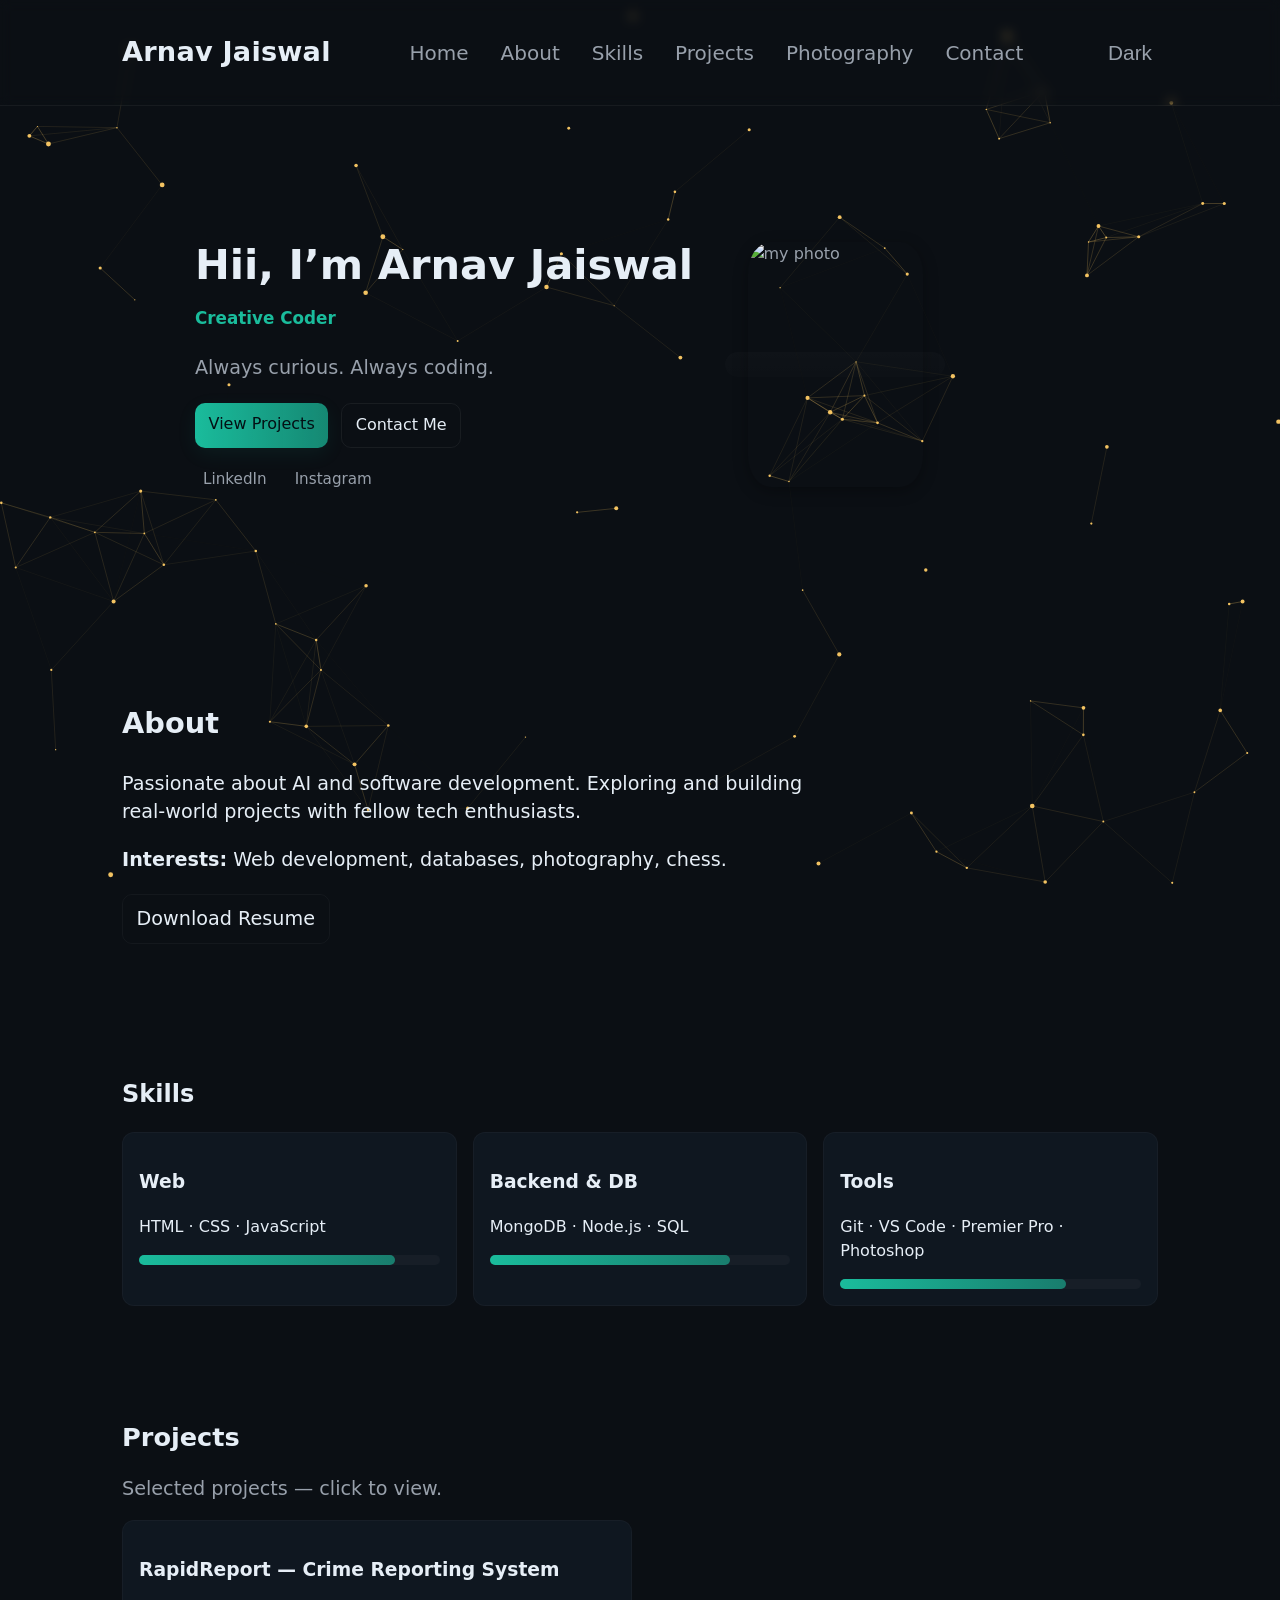
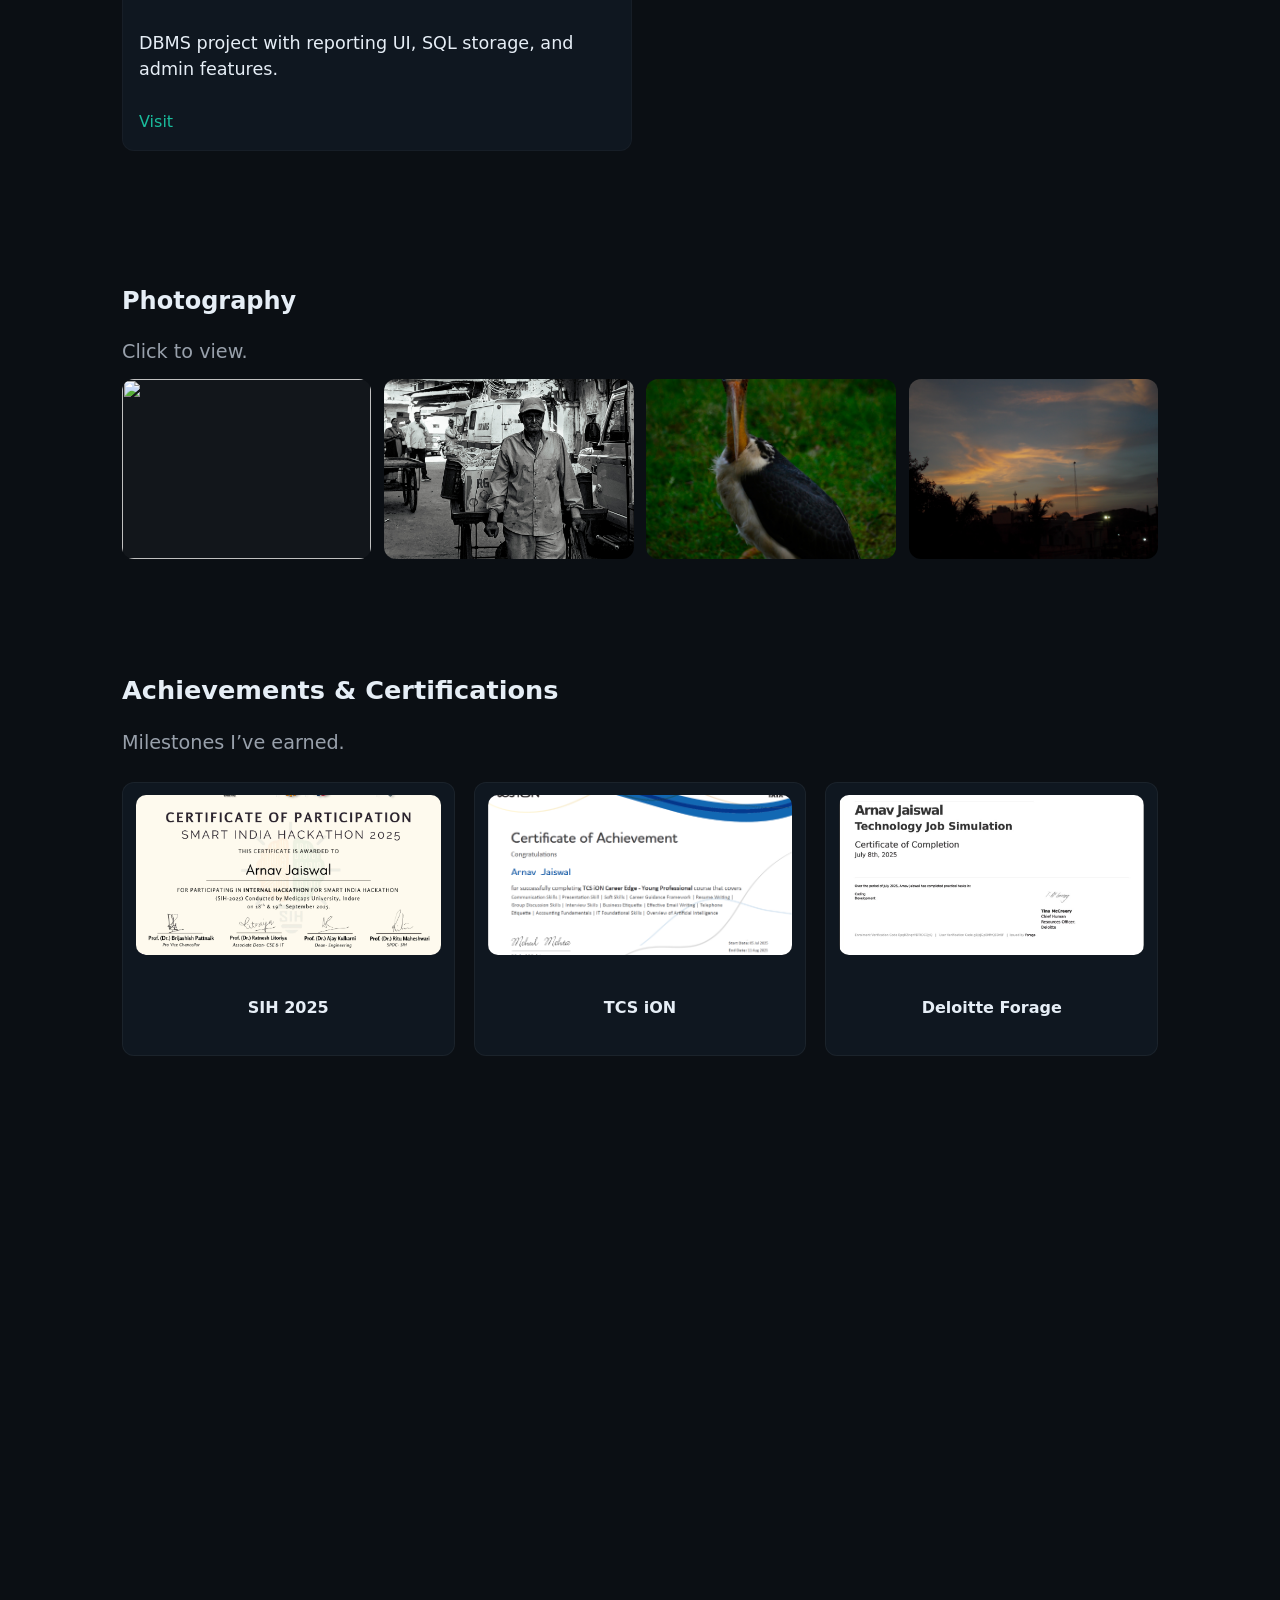
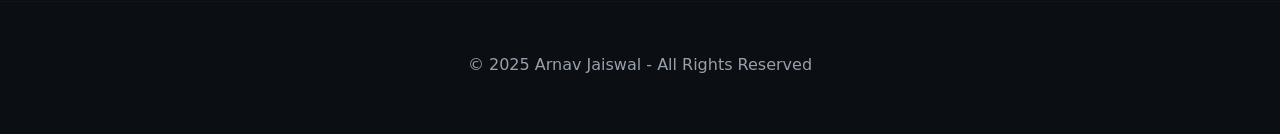
==== Portfolio/index.html @ d2ead381 "Add files via upload" ====
<!DOCTYPE html>
<html lang="en">
<head>
  <meta charset="utf-8" />
  <meta name="viewport" content="width=device-width,initial-scale=1" />
  <title>Arnav Jaiswal — Creative Coder | Photographer | Explorer</title>
  <meta name="description" content="Arnav Jaiswal - Creative coder, photographer, explorer. Passionate about AI and software development." />
  <link rel="stylesheet" href="style/style.css" />
  <link rel="icon" href="assets/favicon_32x32.jpg" />
</head>
<body>
  <header class="site-header">
    <div class="container header-inner">
      <a class="brand" href="#hero">Arnav Jaiswal</a>

      <nav class="nav">
        <button class="nav-toggle" id="navToggle" aria-label="Toggle navigation">☰</button>
        <ul class="nav-list" id="navList">
          <li><a href="#hero">Home</a></li>
          <li><a href="#about">About</a></li>
          <li><a href="#skills">Skills</a></li>
          <li><a href="#projects">Projects</a></li>
          <li><a href="#photo">Photography</a></li>
          <li><a href="#contact">Contact</a></li>
        </ul>
      </nav>

      <div class="header-actions">
        <button id="themeToggle" class="btn-icon" aria-label="Toggle theme">
          <span class="name" style="font-size:1.3rem;">Theme</span>
        </button>
      </div>
    </div>
  </header>

  <div>
    <button id="scrollTopBtn" class="scroll-top-btn" aria-label="Scroll to top">↑</button>
  </div>

  <canvas id="particles"></canvas>

  <main>
    <!-- HERO -->
    <section id="hero" class="hero">
      <div class="container hero-grid">
        <div class="hero-content">
          <h1>Hii, I’m <span class="name">Arnav Jaiswal</span></h1>
          <p class="subtitle">
            <span class="typed-wrapper">
              <span id="typed-line"></span>
            </span>
          </p>

          <p class="lead" style="font-size: 1.2rem">Always curious. Always coding.</p>

          <div class="hero-ctas">
            <a class="btn primary" href="#projects">View Projects</a>
            <a class="btn ghost" href="#contact">Contact Me</a>
          </div>

          <div class="social-row">
            <a class="social" href="https://www.linkedin.com/in/arnav-jaiswal-b12460363" target="_blank">LinkedIn</a>
            <a class="social" href="https://www.instagram.com/jaiswal.ar9av/" target="_blank">Instagram</a>
          </div>
        </div>

        <div class="hero-media">
          <div class="portrait-placeholder">
            <img src="assets/portrait.jpg" alt="my photo">
          </div>
        </div>
      </div>
    </section>

    <!-- ABOUT -->
    <section id="about" class="section about">
      <div class="container reveal">
        <div class="about-grid">
          <div class="about-text">
            <h1>About</h1>
            <p>
              Passionate about AI and software development. Exploring and building real-world projects with fellow tech enthusiasts.
            </p>
            <p class="small">
              <strong>Interests:</strong> Web development, databases, photography, chess.
            </p>

            <a href="assets/Arnav Jaiswal Resume.pdf" class="btn resume-btn" download>Download Resume</a>
          </div>

          <div class="about-photo"></div>
        </div>
      </div>
    </section>

    <!-- SKILLS -->
    <section id="skills" class="section skills">
      <div class="container reveal">
        <h1>Skills</h1>
        <div class="skills-grid">
          <div class="skill-card">
            <h3>Web</h3>
            <p>HTML · CSS · JavaScript </p>
            <div class="skill-bar"><span style="width:85%"></span></div>
          </div>

          <div class="skill-card">
            <h3>Backend & DB</h3>
            <p>MongoDB · Node.js · SQL</p>
            <div class="skill-bar"><span style="width:80%"></span></div>
          </div>

          <div class="skill-card">
            <h3>Tools</h3>
            <p>Git · VS Code · Premier Pro · Photoshop</p>
            <div class="skill-bar"><span style="width:75%"></span></div>
          </div>
        </div>
      </div>
    </section>

    <!-- PROJECTS -->
    <section id="projects" class="section projects">
      <div class="container reveal">
        <h2>Projects</h2>
        <p class="muted">Selected projects — click to view.</p>

        <div class="projects-grid">
          
          <article class="project-card">
            <div class="project-body">
              <h3>RapidReport — Crime Reporting System</h3>
              <p style="font-size: 1.1rem;">DBMS project with reporting UI, SQL storage, and admin features.</p>
              <div class="project-links">
                <a href="https://dev-rapidreport.pantheonsite.io/" target="_blank">Visit</a>
              </div>
            </div>
          </article>

        </div>
      </div>
    </section>

    <!-- PHOTOGRAPHY -->
    <section id="photo" class="section photography">
      <div class="container reveal">
        <h1>Photography</h1>
        <p class="muted">Click to view.</p>

        <div class="photo-grid">
          <div class="photo-item"><img src="assets/PSX_20251028_153600.jpg" alt=""></div>
          <div class="photo-item"><img src="assets/20251012_085610.jpg" alt=""></div>
          <div class="photo-item"><img src="assets/_DSC0031_251016_204016.jpg" alt=""></div>
          <div class="photo-item"><img src="assets/DSCN1354.JPG" alt=""></div>

          <div id="lightbox" class="lightbox">
            <span class="lightbox-close">&times;</span>
            <img id="lightbox-img" src="" alt="">
          </div>
        </div>
      </div>
    </section>

    <!-- ACHIEVEMENTS -->
    <section id="achievements" class="section reveal">
      <div class="container">
        <h2>Achievements & Certifications</h2>
        <p class="muted">Milestones I’ve earned.</p>

        <div class="achievements-grid">
          <div class="achievement-card"><img src="assets/SIH.jpg"><h4>SIH 2025</h4></div>
          <div class="achievement-card"><img src="assets/TCS.png"><h4>TCS iON</h4></div>
          <div class="achievement-card"><img src="assets/Deloitte.jpg"><h4>Deloitte Forage</h4></div>
        </div>
      </div>
    </section>

    <!-- CONTACT -->
    <section id="contact" class="section contact">
      <div class="container reveal">
        <h1>Contact</h1>
        <p class="muted">Want to collaborate? Send a message.</p>

        <div class="contact-grid">
          
          <!-- FIXED CONTACT FORM (NO CORS) -->
          <form id="contactForm"
                class="contact-form"
                method="POST"
                action="https://script.google.com/macros/s/AKfycbwwoTk-aqQd_pucIKlcDN5ijDSN1_g9syhZPBmUMk_klLyD3o0wmgWnXbJsjDDDq2rORg/exec"
                novalidate>

            <div class="form-row">
              <input type="text" id="name" name="name" placeholder="Name" required />
              <input type="email" id="email" name="email" placeholder="Email" required />
            </div>

            <textarea id="message" name="message" rows="6" placeholder="Message" required></textarea>

            <div class="form-actions">
              <button type="submit" class="btn primary">Send Message</button>
              <p id="formMsg" class="form-msg"></p>
            </div>
          </form>

          <aside class="contact-info">
            <div class="card">
              <h3>Connect</h3>
              <p>LinkedIn: <a href="https://www.linkedin.com/in/arnav-jaiswal-b12460363" target="_blank">arnav-jaiswal</a></p>
              <p>Instagram: <a href="https://www.instagram.com/jaiswal.ar9av/" target="_blank">@instagram</a></p>
              <p class="muted">Email: <a href="mailto:arnavjaiswal.aj@gmail.com">arnavjaiswal.aj@gmail.com</a></p>
            </div>
          </aside>
        </div>
      </div>
    </section>
  </main>

  <div id="certModal" class="cert-modal">
    <span class="cert-close">&times;</span>
    <img id="certModalImg" src="" alt="">
  </div>

  <footer class="site-footer">
    <div class="container">
      <p>© 2025 Arnav Jaiswal - All Rights Reserved</p>
    </div>
  </footer>

  <script src="js/script.js"></script>
</body>
</html>
---- Portfolio/style/style.css ----
:root{
  --bg:#0b0f14;
  --panel:#0f1720;
  --muted:#98a0ab;
  --text:#e6eef6;
  --accent:#1abc9c;
  --glass: rgba(255,255,255,0.03);
  --radius:12px;
  --gap:1.25rem;
  --container:1100px;
}

/* Light theme variables (swapped) */
:root.light {
  --bg:#f6f8fa;
  --panel:#ffffff;
  --muted:#6b7280;
  --text:#0b1220;
  --accent:#0ea5a4;
  --glass: rgba(0,0,0,0.03);
}

*{box-sizing:border-box}
html,body{margin:0;padding:0;height:100%}
body{
  background:var(--bg);
  color:var(--text);
  font-family:Inter, system-ui, Arial, sans-serif;
  -webkit-font-smoothing:antialiased;
  -moz-osx-font-smoothing:grayscale;
  line-height:1.5;
  transition:background 0.35s, color 0.35s;
}

/* container */
.container{
  max-width:var(--container);
  margin:0 auto;
  padding:1rem 2rem;
}

/* header */
.site-header {
  position: sticky;
  top:0;
  z-index: 9999;
  padding: 1rem 2rem;
  background: transparent;
  backdrop-filter: blur(6px);
  border-bottom: 1px solid rgba(255, 255, 255, 0.05);
}
.site-header.scrolled {
  box-shadow: 0 4px 12px rgba(0,0,0,0.25);
}


.header-inner{
  display:flex;
  align-items:center;
  justify-content:space-between;
}
.brand{
  font-weight:700;
  letter-spacing:0.2px;
  text-decoration:none;
  color:var(--text);
  font-size:1.7rem;
}
.nav{font-size: 1.25rem;}
.nav{display:flex;align-items:center;gap:1 rem}
.nav-list{display:flex;gap:1rem;list-style:none;margin:0;padding:0}
.nav-list a{color:var(--muted);text-decoration:none;padding:0.35rem 0.5rem;border-radius:8px;transition:all .18s}
.nav-list a:hover{color:var(--accent);background:var(--glass)}
.nav-toggle{display:none;background:none;border:none;color:var(--text);font-size: 2 rem;cursor:pointer}

/* hero */
.portrait-placeholder img {
  width: 175px;
  height: 245px;
  object-fit:contain ;
  border-radius: 13%;
  border: 5px solid var(--accent-color);
  box-shadow: 0 4px 15px rgba(0, 0, 0, 0.3);
}
.hero{
  padding:7rem 0;
  min-height:50vh;
  display:flex;
  align-items:center;
}
.hero-grid{
  display:grid;
  grid-template-columns:1fr 360px;
  gap:2rem;
  align-items:center;
}
.hero-content h1{
  margin:0;
  font-size:2.6rem;
}
.hero-content .subtitle{font-weight:600;color:var(--accent);margin-top:.6rem;font-size:1.05rem}
.hero-content .lead{color:var(--muted);margin-top:.6rem}
.hero-ctas{margin-top:1.25rem;display:flex;gap:.8rem}
.btn{
  display:inline-block;padding:.6rem .85rem;border-radius:10px;text-decoration:none;border:1px solid rgba(255,255,255,0.04);
  background:transparent;color:var(--text);cursor:pointer;
}
.btn.primary{background:linear-gradient(90deg,var(--accent),color-mix(in srgb,var(--accent) 70%, transparent));box-shadow:0 6px 20px rgba(26,188,156,0.08);border:none;color:#041014;font-size:2rem,}
.btn.ghost{border:1px solid rgba(255,255,255,0.06)}
.btn-icon{background:transparent;border:none;color:var(--muted);font-size:1.5rem;cursor:pointer}

/* social row */
.social-row{margin-top:1rem;display:flex;gap:.75rem}
.social{color:var(--muted);text-decoration:none;font-size:.95rem;padding:.25rem .5rem;border-radius:8px}
.social:hover{color:var(--accent)}

/* portrait placeholder */
.portrait-placeholder{
  background:linear-gradient(180deg, rgba(255,255,255,0.02), rgba(255,255,255,0.01));
  border-radius:16px;height:25px;width:220px;display:flex;align-items:center;justify-content:center;color:var(--muted);border:1 px solid rgba(255,255,255,0.03)
}

/* sections */
.section{padding:2.5rem 0}
.section h2{margin:0 0 1rem 0;font-size:1.6rem}
.muted{color:var(--muted);margin-bottom:.75rem;font-size: 1.2rem;}

/* about grid */
.about-grid{display:grid;grid-template-columns:1fr 320px;gap:1.25rem;align-items:center;font-size: 1.2rem;}
.about-photo img{width:100%;border-radius:12px;border:1px solid rgba(255,255,255,0.03)}

/* skills */
.skills-grid{display:grid;grid-template-columns:repeat(3,1fr);gap:1rem}
.skill-card{background:var(--panel);padding:1rem;border-radius:12px;border:1px solid rgba(255,255,255,0.03)}
.skill-bar{background:rgba(255,255,255,0.03);height:10px;border-radius:999px;margin-top:.6rem}
.skill-bar span{display:block;height:100%;background:linear-gradient(90deg,var(--accent), color-mix(in srgb,var(--accent) 60%, #0000));border-radius:999px}

/* projects */
.projects-grid{display:grid;grid-template-columns:repeat(2,1fr);gap:1rem;margin-top:1rem}
.project-card{display:flex;background:var(--panel);border-radius:12px;overflow:hidden;border:1px solid rgba(255,255,255,0.03)}
.project-thumb{width:240px;background:rgba(255,255,255,0.02);display:flex;align-items:center;justify-content:center}
.project-body{padding:1rem;display:flex;flex-direction:column;gap:.6rem}
.project-links a{color:var(--accent);text-decoration:none;margin-right:.6rem}

/* photography grid */
.photo-grid {
  display: grid;
  grid-template-columns: repeat(4, 1fr);
  gap: 0.8rem;
}

.photo-item {
  width: 100%;
  height: 180px;
  border-radius: 12px;
  overflow: hidden;
  position: relative;
  background: rgba(255,255,255,0.03); /* subtle bg so fade looks good */
  transition: background 0.35s ease;
  cursor: pointer;
}

/* IMAGE STYLE */
.photo-item img {
  width: 100%;
  height: 100%;
  object-fit: cover;
  transition: 
    transform 0.45s ease,
    filter 0.45s ease;
}
.photo-grid .photo-item:nth-child(3) {
  object-position: 2rem center;   /* adjust value as you like */
}

/* 3D Lift-Up Hover */
.photo-item:hover {
  background: rgba(0,0,0,0.2); /* background fade */
  transform: translateY(-8px) scale(1.03);
  box-shadow:
    0 12px 25px rgba(0,0,0,0.4),
    0 0 10px rgba(255,204,102,0.25); /* GOLD tint glow */
  transition: all 0.4s ease;
}

/* Image Enhancement on Hover */
.photo-item:hover img {
  transform: scale(1.15);  /* zoom more */
  /* filter: brightness(1.2) contrast(1.15) saturate(1.1); */
}
/* ---------------- LIGHTBOX VIEWER ---------------- */

.lightbox {
  position: fixed;
  top: 0;
  left: 0;
  width: 100%;
  height: 100%;
  background: rgba(0,0,0,0.85);
  backdrop-filter: blur(6px);
  display: flex;
  align-items: center;
  justify-content: center;
  opacity: 0;
  visibility: hidden;
  transition: 0.3s ease;
  z-index: 9999;
}

.lightbox.show {
  opacity: 1;
  visibility: visible;
}

.lightbox img {
  max-width: 90%;
  max-height: 85%;
  border-radius: 10px;
  box-shadow: 0 0 25px rgba(0,0,0,0.5);
  animation: zoomIn 0.35s ease;
}

/* click × close */
.lightbox-close {
  position: absolute;
  top: 22px;
  right: 32px;
  font-size: 42px;
  color: white;
  cursor: pointer;
  user-select: none;
  transition: 0.3s;
}

.lightbox-close:hover {
  transform: scale(1.2);
  color: #ffcc66;
}

/* Zoom animation */
@keyframes zoomIn {
  from {
    transform: scale(0.7);
    opacity: 0;
  }
  to {
    transform: scale(1);
    opacity: 1;
  }
}




/* contact */
.contact-grid{display:grid;grid-template-columns:1fr 320px;gap:1rem;font-size:1.1rem}
.contact-form input, .contact-form textarea{font-size: 1.2rem;width:100%;padding:.8rem;border-radius:8px;border:1px solid rgba(255,255,255,0.04);background:transparent;color:var(--text)}
.form-row{display:flex;gap:.6rem}
.form-actions{display:flex;align-items:center;gap:.8rem;margin-top:.6rem;font-size: 1.2rem;}
.form-msg{color:var(--muted);font-size:.95rem}

/* footer */
.site-footer{padding:1.2rem 0;border-top:1px solid rgba(255,255,255,0.03);text-align:center;color:var(--muted)}

/* reveal animation helper */
.reveal{opacity:0;transform:translateY(12px);transition:opacity .6s ease,transform .6s ease}
.reveal.visible{opacity:1;transform:none}

/* responsive */
@media (max-width:1000px){
  .hero-grid{grid-template-columns:1fr}
  .about-grid{grid-template-columns:1fr}
  .projects-grid{grid-template-columns:1fr}
  .skills-grid{grid-template-columns:1fr}
  .photo-grid{grid-template-columns:repeat(2,1fr)}
}
@media (max-width:720px){
  .nav-list{display:none;position:absolute;right:1rem;top:64px;background:var(--panel);padding:1rem;border-radius:10px;border:1px solid rgba(255,255,255,0.03)}
  .nav-toggle{display:block}
  .portrait-placeholder{height:220px}
  .photo-grid{grid-template-columns:repeat(1,1fr)}
}

/* Scroll to Top Button */
.scroll-top-btn {
  position: fixed !important;
  bottom: 25px;
  right: 25px;
  width: 55px;
  height: 55px;
  border-radius: 50%;
  background: #1abc9c;
  color: white;
  font-size: 1.6rem;
  border: none;
  cursor: pointer;

  display: flex;
  align-items: center;
  justify-content: center;

  box-shadow: 0 0 15px rgba(255,0,0,0.7), 0 0 30px rgba(255,0,0,0.5);
  transition: opacity 0.3s ease, transform 0.3s ease;

  opacity: 0;
  visibility: hidden;
  z-index: 9999;
}

/* visible when scrolling */
.scroll-top-btn.show {
  opacity: 1;
  visibility: visible;
}

/* Hover: slight lift + glow increase */
.scroll-top-btn:hover {
  transform: translateY(-8px);
  box-shadow: 0 0 20px rgba(255,0,0,1), 0 0 45px rgba(255,0,0,0.8);
}

/* 🚀 Rocket launch animation */
.scroll-top-btn.launch {
  animation: rocketLaunch 0.9s cubic-bezier(0.1, 0.7, 0.3, 1.1) forwards;
}

/* Keyframes for rocket movement */
@keyframes rocketLaunch {
  0% {
    opacity: 1;
    transform: translateY(0) scale(1);
    box-shadow: 0 0 20px rgba(255,0,0,1), 0 0 45px rgba(255,0,0,0.7);
  }

  40% {
    transform: translateY(-120px) scale(1.05);
  }

  70% {
    transform: translateY(-260px) scale(0.95);
    opacity: 0.8;
  }

  100% {
    transform: translateY(-450px) scale(0.5);
    opacity: 0;
  }
}
.typed-wrapper {
  display: inline-block;
  height: 24px;       
  line-height: 24px;
  overflow: hidden;
  white-space: nowrap;
}

/* background */
#particles {
  position: fixed;
  top: 0;
  left: 0;
  width: 100%;
  height: 100%;
  z-index: -2;
  pointer-events: none;
}



/* ---------- Ripple + Glow + Spark styles for .resume-btn ---------- */

.resume-btn {
  position: relative;
  overflow: visible; /* allow sparks outside */
  z-index: 1;
  -webkit-tap-highlight-color: transparent;
  will-change: transform;
}

/* existing glow-burst pseudo (keeps previous behavior) */
.resume-btn::after {
  content: "";
  position: absolute;
  top: 50%;
  left: 50%;
  width: 10px;
  height: 10px;
  background: radial-gradient(circle, rgba(255,204,102,0.9) 0%, rgba(255,204,102,0) 70%);
  transform: translate(-50%, -50%) scale(0);
  opacity: 0;
  border-radius: 50%;
  pointer-events: none;
}

/* Ripple pseudo (under the button) */
.resume-btn::before {
  content: "";
  position: absolute;
  top: 50%;
  left: 50%;
  width: 20px;
  height: 20px;
  border-radius: 50%;
  transform: translate(-50%, -50%) scale(0);
  background: rgba(255,204,102,0.14);
  opacity: 0;
  pointer-events: none;
  box-shadow: 0 0 30px rgba(255,204,102,0.12);
}

/* classes toggled by JS */
.resume-btn.clicked::after {
  animation: glowBurst 0.6s ease-out forwards;
}

/* ripple animation */
.resume-btn.ripple::before {
  animation: rippleGrow 0.55s cubic-bezier(.2,.9,.2,1) forwards;
}

/* small press animation to give feedback */
.resume-btn.press {
  animation: pressAnim 280ms cubic-bezier(.2,.9,.2,1);
}

/* spark element styles */
.resume-btn .spark {
  position: absolute;
  left: 50%;
  top: 50%;
  width: 8px;
  height: 8px;
  border-radius: 50%;
  background: linear-gradient(120deg, #fff7e6 0%, #ffcc66 50%, #ffb84d 100%);
  pointer-events: none;
  transform: translate(-50%, -50%) translate(0,0) scale(1);
  opacity: 1;
  filter: blur(0.6px);
  will-change: transform, opacity;
  z-index: 0;
  animation: sparkAnim 700ms cubic-bezier(.2,.9,.2,1) forwards;
}

/* keyframes */
@keyframes glowBurst {
  0% {
    opacity: 0.95;
    transform: translate(-50%, -50%) scale(0);
  }
  60% {
    opacity: 0.6;
    transform: translate(-50%, -50%) scale(10);
  }
  100% {
    opacity: 0;
    transform: translate(-50%, -50%) scale(14);
  }
}

@keyframes rippleGrow {
  0% {
    opacity: 0.6;
    transform: translate(-50%, -50%) scale(0.3);
  }
  50% {
    opacity: 0.35;
    transform: translate(-50%, -50%) scale(1.8);
  }
  100% {
    opacity: 0;
    transform: translate(-50%, -50%) scale(2.8);
  }
}

@keyframes pressAnim {
  0% { transform: scale(1); }
  40% { transform: scale(0.94); }
  100% { transform: scale(1); }
}

/* spark flight - the transform uses CSS variables set inline by JS */
@keyframes sparkAnim {
  0% {
    transform: translate(-50%, -50%) translate(0px, 0px) scale(1);
    opacity: 1;
    filter: blur(0.6px);
  }
  80% {
    opacity: 1;
  }
  100% {
    transform: translate(-50%, -50%) translate(var(--tx), var(--ty)) scale(0.4);
    opacity: 0;
    filter: blur(1.6px);
  }
}

:root.light canvas#particles {
  filter: brightness(0.6) contrast(1.4);
}
/* ---------------- Achievements Section ---------------- */

.achievements-grid {
  margin-top: 1.5rem;
  display: grid;
  grid-template-columns: repeat(3, 1fr);
  gap: 1.2rem;
}

.achievement-card {
  background: var(--panel);
  padding: 1rem;
  border-radius: 12px;
  border: 1px solid rgba(255,255,255,0.05);
  text-align: center;
  transition: transform 0.35s ease, box-shadow 0.35s ease;
  cursor: pointer;
}

.achievement-card img {
  width: 100%;
  height: 180px;
  object-fit: cover;
  border-radius: 10px;
  margin-bottom: 0.8rem;
  transition: transform 0.35s ease;
}

.achievement-card:hover img {
  transform: scale(1.07);
}

.achievement-card:hover {
  transform: translateY(-6px);
  box-shadow: 0 10px 25px rgba(0,0,0,0.25), 
              0 0 12px rgba(255,204,102,0.25);
}

/* Responsive */
@media (max-width: 900px) {
  .achievements-grid {
    grid-template-columns: repeat(1, 1fr);
  }
}
/* Horizontal scroll wrapper */
.achievements-scroll {
  display: flex;
  gap: 1rem;
  overflow-x: auto;
  padding: 1rem 0;
  scroll-behavior: smooth;
}

.achievements-scroll::-webkit-scrollbar {
  height: 10px;
}

.achievements-scroll::-webkit-scrollbar-track {
  background: rgba(255,255,255,0.05);
  border-radius: 10px;
}

.achievements-scroll::-webkit-scrollbar-thumb {
  background: var(--accent);
  border-radius: 10px;
}

/* Card styles */
.achievement-card {
  min-width: 260px;
  background: var(--panel);
  border-radius: 12px;
  padding: 0.8rem;
  border: 1px solid rgba(255,255,255,0.05);
  cursor: pointer;
  transition: transform 0.3s ease, box-shadow 0.3s ease;
  text-align: center;
}

.achievement-card img {
  width: 100%;
  height: 160px;
  object-fit: cover;
  border-radius: 10px;
  transition: transform 0.35s ease;
}

.achievement-card:hover {
  transform: translateY(-8px) scale(1.03);
  box-shadow:
    0 10px 25px rgba(0,0,0,0.25),
    0 0 12px rgba(255,204,102,0.25);
}

.achievement-card:hover img {
  transform: scale(1.07);
}
/* Certificate Modal (fullscreen preview) */
.cert-modal {
  position: fixed;
  top: 0;
  left: 0;
  width: 100%;
  height: 100%;
  background: rgba(0,0,0,0.85);
  backdrop-filter: blur(8px);
  display: flex;
  align-items: center;
  justify-content: center;
  visibility: hidden;
  opacity: 0;
  transition: 0.3s ease;
  z-index: 9999;
}

.cert-modal.show {
  visibility: visible;
  opacity: 1;
}

.cert-modal img {
  max-width: 90%;
  max-height: 85%;
  border-radius: 12px;
  box-shadow: 0 0 25px rgba(0,0,0,0.4);
  animation: certZoom 0.35s ease;
}

@keyframes certZoom {
  from { transform: scale(0.7); opacity: 0; }
  to { transform: scale(1); opacity: 1; }
}

.cert-close {
  position: absolute;
  top: 25px;
  right: 35px;
  font-size: 42px;
  color: #fff;
  cursor: pointer;
  transition: 0.3s;
}

.cert-close:hover {
  color: #ffcc66;
  transform: scale(1.2);
}
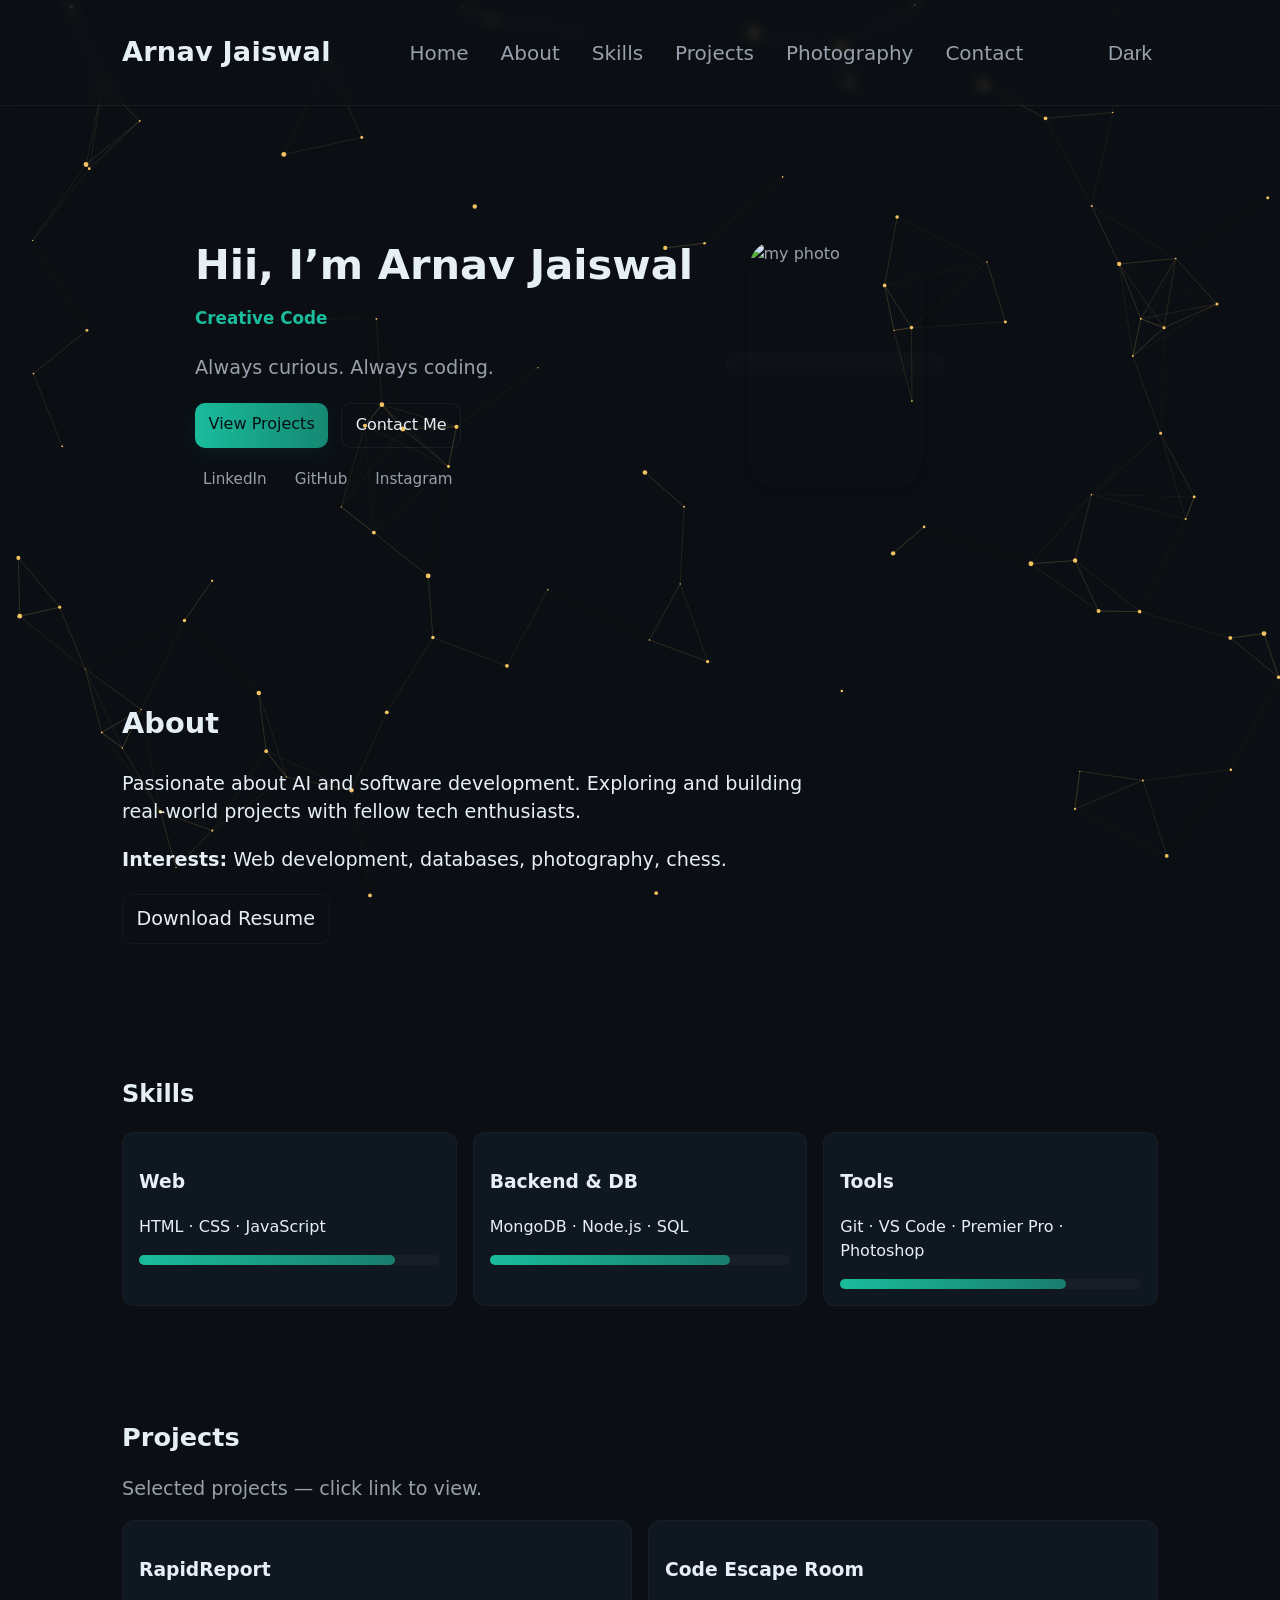
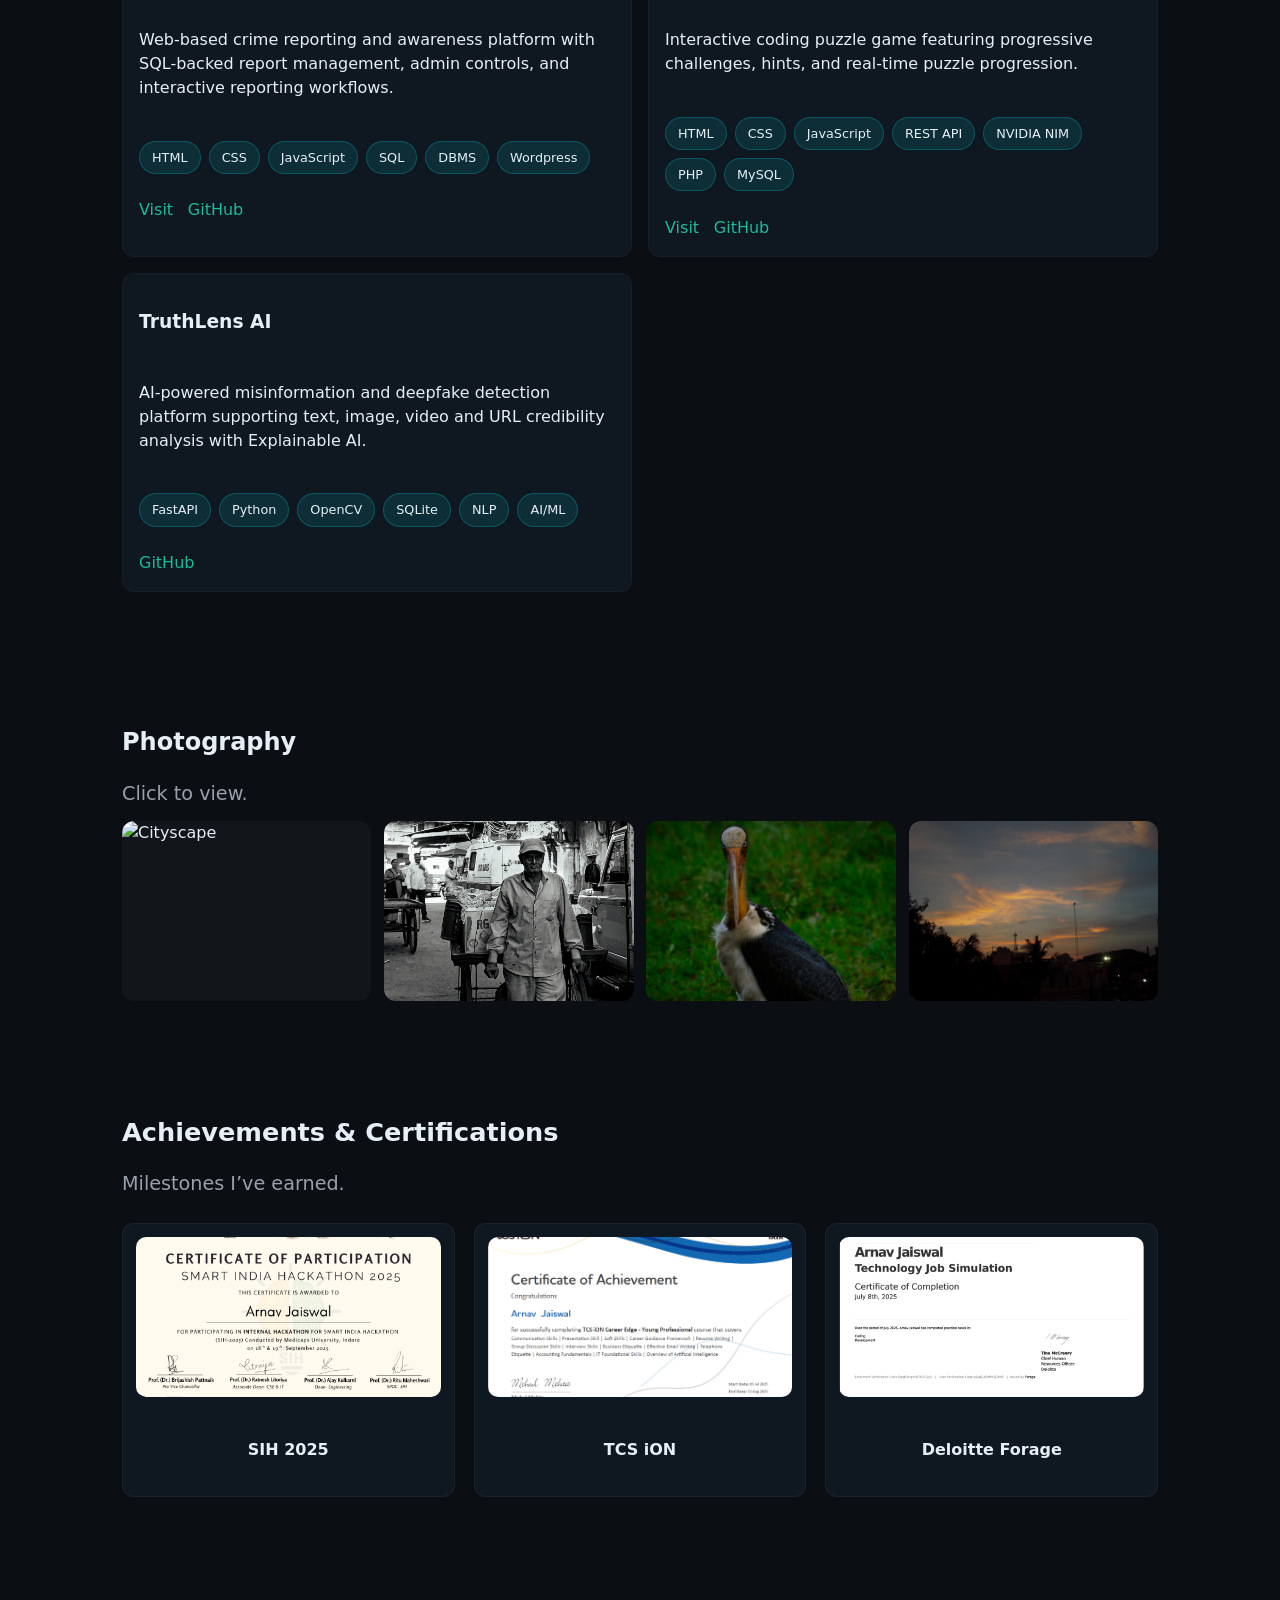
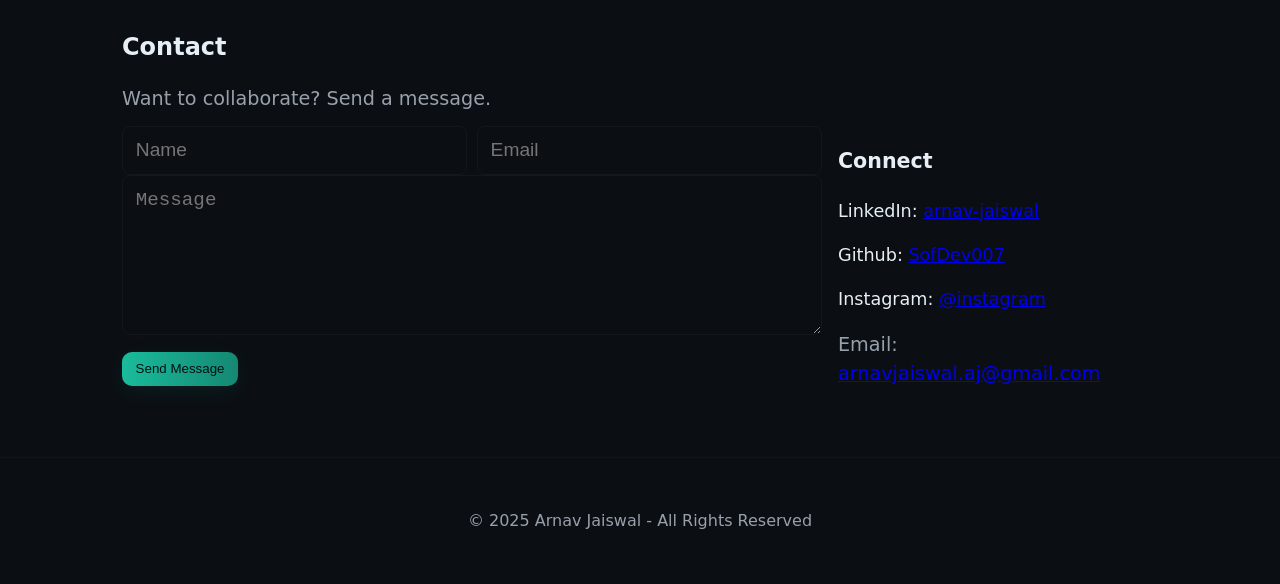
==== commit eb619c6a: "Add files via upload" ====
--- a/Portfolio/index.html
+++ b/Portfolio/index.html
@@ -60,6 +60,7 @@
 
           <div class="social-row">
             <a class="social" href="https://www.linkedin.com/in/arnav-jaiswal-b12460363" target="_blank">LinkedIn</a>
+            <a class="social" href="https://github.com/SofDev007" target="_blank">GitHub</a>
             <a class="social" href="https://www.instagram.com/jaiswal.ar9av/" target="_blank">Instagram</a>
           </div>
         </div>
@@ -119,27 +120,60 @@
       </div>
     </section>
 
-    <!-- PROJECTS -->
-    <section id="projects" class="section projects">
-      <div class="container reveal">
-        <h2>Projects</h2>
-        <p class="muted">Selected projects — click to view.</p>
-
-        <div class="projects-grid">
-          
-          <article class="project-card">
-            <div class="project-body">
-              <h3>RapidReport — Crime Reporting System</h3>
-              <p style="font-size: 1.1rem;">DBMS project with reporting UI, SQL storage, and admin features.</p>
-              <div class="project-links">
-                <a href="https://dev-rapidreport.pantheonsite.io/" target="_blank">Visit</a>
-              </div>
-            </div>
-          </article>
-
-        </div>
-      </div>
-    </section>
+    <!-- Replace your existing Projects section with this -->
+<section id="projects" class="section projects">
+  <div class="container reveal">
+    <h2>Projects</h2>
+    <p class="muted">Selected projects — click link to view.</p>
+
+    <div class="projects-grid">
+      <!-- RapidReport -->
+      <article class="project-card">
+        <div class="project-body">
+          <h3>RapidReport</h3>
+          <p>Web-based crime reporting and awareness platform with SQL-backed report management, admin controls, and interactive reporting workflows.</p>
+          <div class="tech-stack">
+            <span>HTML</span><span>CSS</span><span>JavaScript</span><span>SQL</span><span>DBMS</span><span>Wordpress</span>
+          </div>
+          <div class="project-links">
+            <a class="btn-project" href="https://dev-rapidreport.pantheonsite.io/" target="_blank">Visit</a>
+            <a class="btn-project secondary" href="https://github.com/SofDev007/RapidReport" target="_blank">GitHub</a>
+          </div>
+        </div>
+      </article>
+
+      <!-- Code Escape Room -->
+      <article class="project-card featured">
+        <div class="project-body">
+          <h3>Code Escape Room</h3>
+          <p>Interactive coding puzzle game featuring progressive challenges, hints, and real-time puzzle progression.</p>
+          <div class="tech-stack">
+            <span>HTML</span><span>CSS</span><span>JavaScript</span><span>REST API</span><span>NVIDIA NIM</span><span>PHP</span><span>MySQL</span>
+          </div>
+          <div class="project-links">
+            <a class="btn-project" href="https://sofdev007.pythonanywhere.com" target="_blank">Visit</a>
+            <a class="btn-project secondary" href="https://github.com/SofDev007/Code-Escape-Room" target="_blank">GitHub</a>
+          </div>
+        </div>
+      </article>
+
+      <!-- TruthLens AI -->
+      <article class="project-card">
+        <div class="project-body">
+          <h3>TruthLens AI</h3>
+          <p>AI-powered misinformation and deepfake detection platform supporting text, image, video and URL credibility analysis with Explainable AI.</p>
+          <div class="tech-stack">
+            <span>FastAPI</span><span>Python</span><span>OpenCV</span><span>SQLite</span><span>NLP</span><span>AI/ML</span>
+          </div>
+          <div class="project-links">
+            <a class="btn-project secondary" href="https://github.com/SofDev007/Truth-Lens-AI" target="_blank">GitHub</a>
+          </div>
+        </div>
+      </article>
+    </div>
+  </div>
+</section>
+
 
     <!-- PHOTOGRAPHY -->
     <section id="photo" class="section photography">
@@ -148,10 +182,10 @@
         <p class="muted">Click to view.</p>
 
         <div class="photo-grid">
-          <div class="photo-item"><img src="assets/PSX_20251028_153600.jpg" alt=""></div>
-          <div class="photo-item"><img src="assets/20251012_085610.jpg" alt=""></div>
-          <div class="photo-item"><img src="assets/_DSC0031_251016_204016.jpg" alt=""></div>
-          <div class="photo-item"><img src="assets/DSCN1354.JPG" alt=""></div>
+          <div class="photo-item"><img src="assets/PSX_20251028_153600.jpg" alt="Cityscape"></div>
+          <div class="photo-item"><img src="assets/20251012_085610.jpg" alt="Worker"></div>
+          <div class="photo-item"><img src="assets/_DSC0031_251016_204016.jpg" alt="Bird"></div>
+          <div class="photo-item"><img src="assets/DSCN1354.JPG" alt="landscape"></div>
 
           <div id="lightbox" class="lightbox">
             <span class="lightbox-close">&times;</span>
@@ -207,6 +241,7 @@
             <div class="card">
               <h3>Connect</h3>
               <p>LinkedIn: <a href="https://www.linkedin.com/in/arnav-jaiswal-b12460363" target="_blank">arnav-jaiswal</a></p>
+              <p>Github: <a href="https://github.com/SofDev007" target="_blank">SofDev007</a></p>
               <p>Instagram: <a href="https://www.instagram.com/jaiswal.ar9av/" target="_blank">@instagram</a></p>
               <p class="muted">Email: <a href="mailto:arnavjaiswal.aj@gmail.com">arnavjaiswal.aj@gmail.com</a></p>
             </div>
--- a/Portfolio/style/style.css
+++ b/Portfolio/style/style.css
@@ -169,8 +169,8 @@
     transform 0.45s ease,
     filter 0.45s ease;
 }
-.photo-grid .photo-item:nth-child(3) {
-  object-position: 2rem center;   /* adjust value as you like */
+.photo-grid .photo-item:nth-child(3) img {
+  object-position: center 37%;
 }
 
 /* 3D Lift-Up Hover */
@@ -646,3 +646,31 @@
   transform: scale(1.2);
 }
 
+.project-card{
+  transition:all .3s ease;
+}
+
+.project-card:hover{
+  transform:translateY(-10px);
+  box-shadow:0 15px 40px rgba(0,255,255,.15);
+}
+
+.tech-stack{
+  display:flex;
+  flex-wrap:wrap;
+  gap:8px;
+  margin:15px 0;
+}
+
+.tech-stack span{
+  padding:6px 12px;
+  border-radius:20px;
+  background:rgba(0,255,255,.1);
+  border:1px solid rgba(0,255,255,.2);
+  font-size:.8rem;
+}
+
+.empty-tag{
+  display:inline-block;
+  width:60px; /* adjust as needed */
+}
